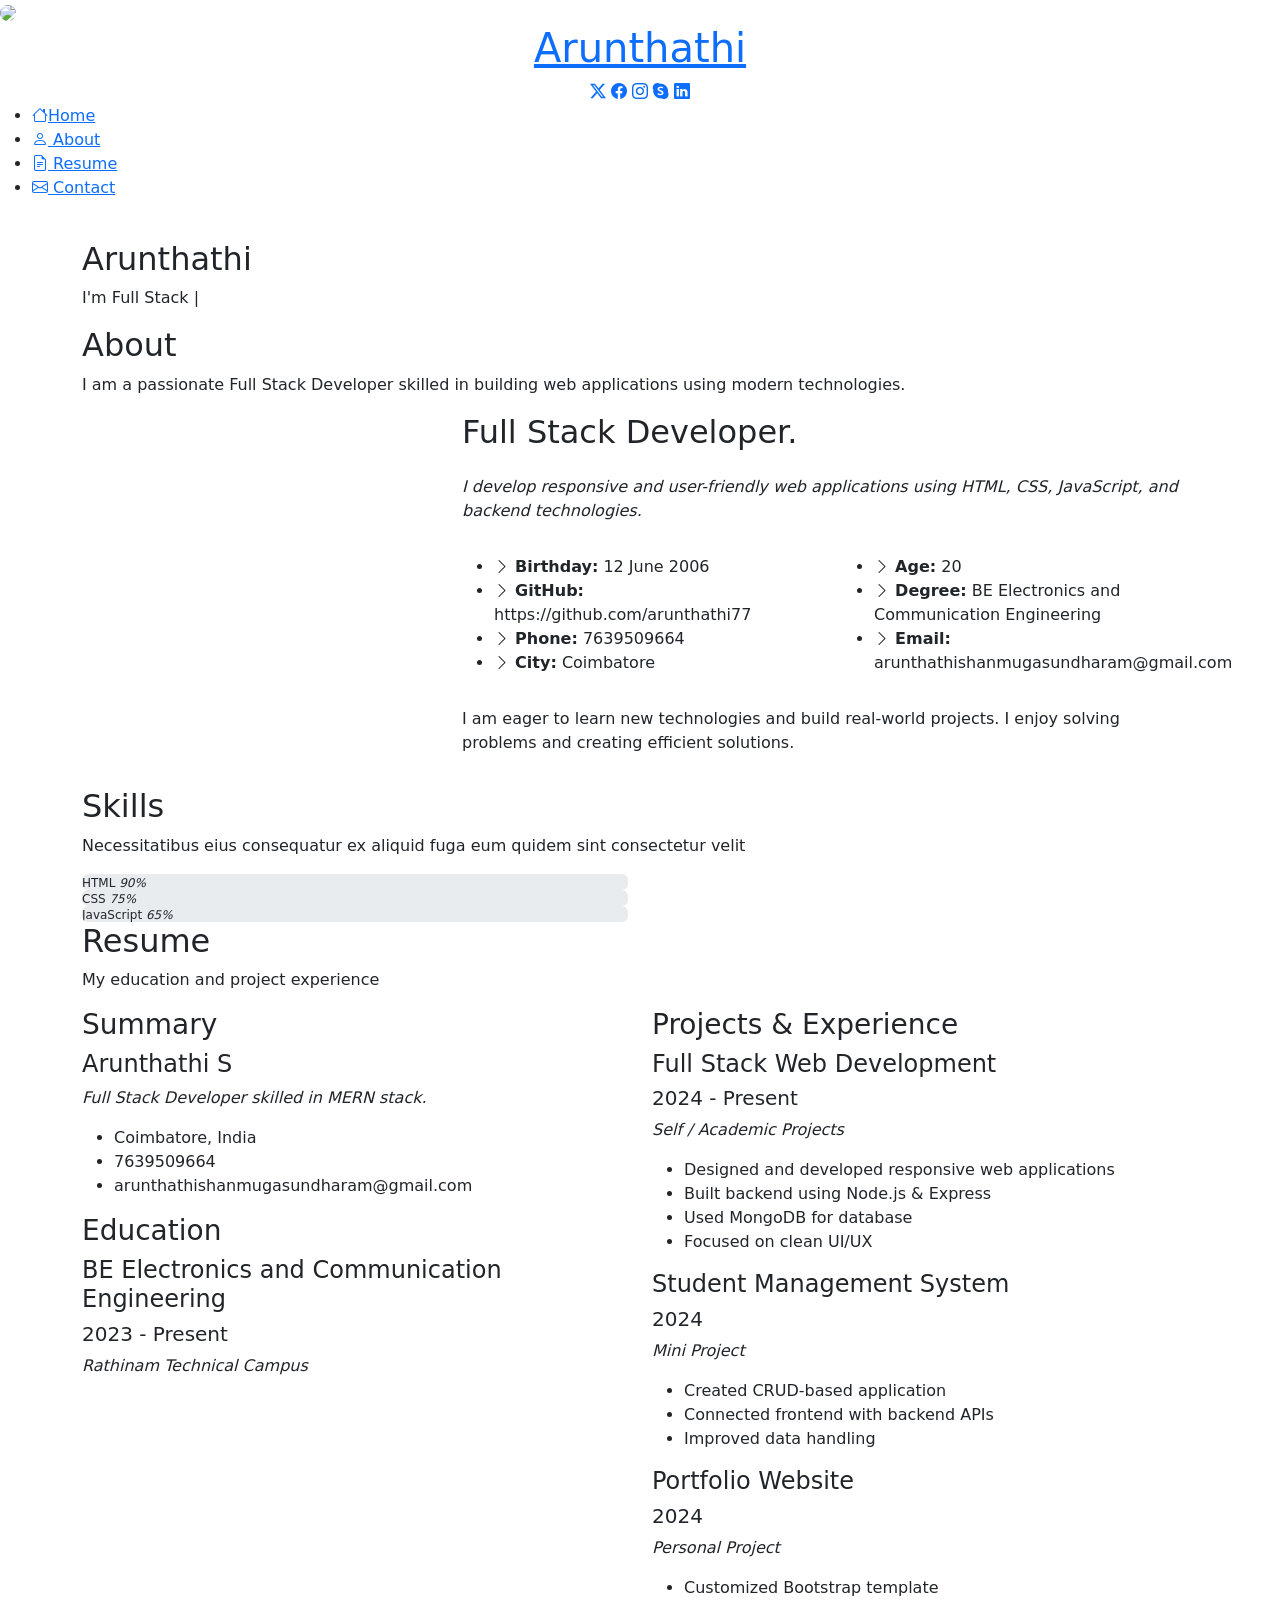
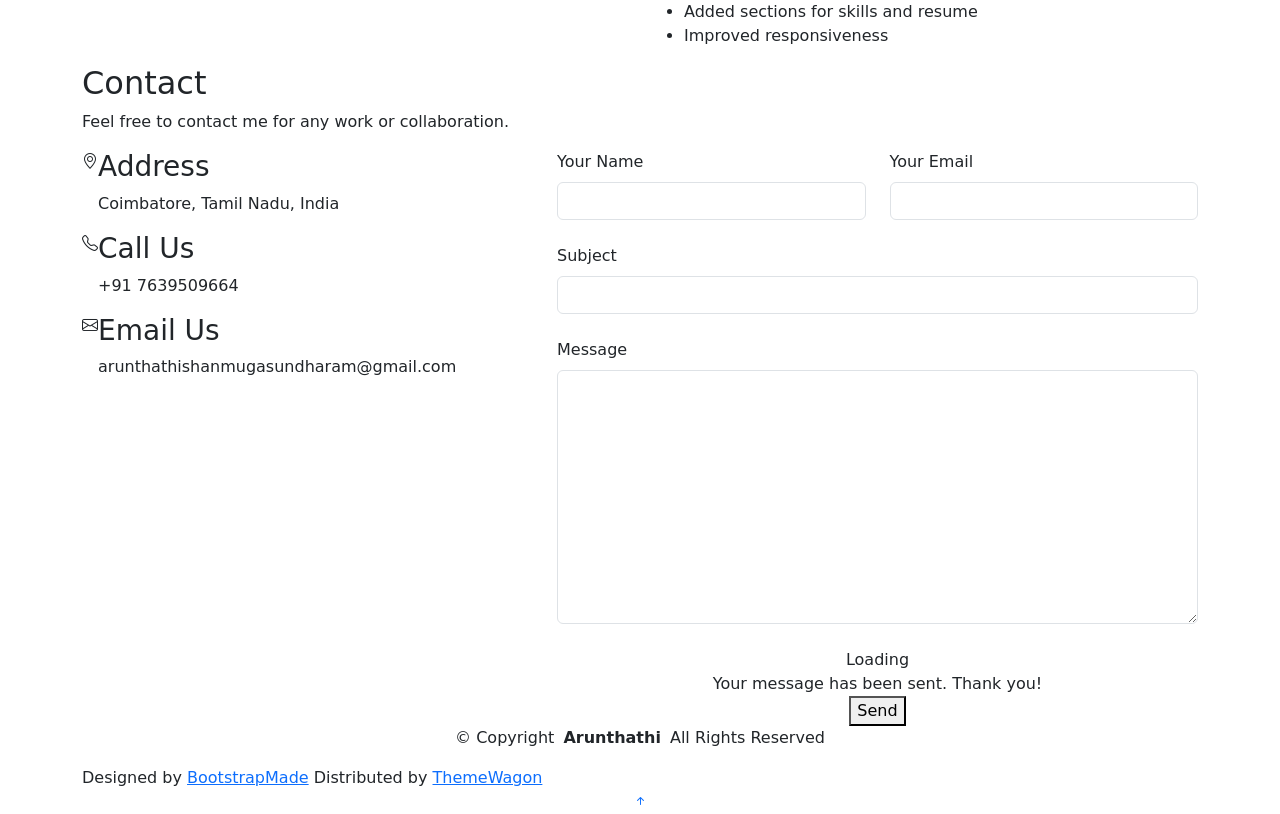
==== index.html @ 90118a91 "modified" ====
<!DOCTYPE html>
<html lang="en">

<head>
  <meta charset="utf-8">
  <meta content="width=device-width, initial-scale=1.0" name="viewport">
  <title>Index - iPortfolio Bootstrap Template</title>
  <meta content="" name="description">
  <meta content="" name="keywords">

  <!-- Favicons -->
  <link href="assets/img/favicon.png" rel="icon">
  <link href="assets/img/apple-touch-icon.png" rel="apple-touch-icon">

  <!-- Fonts -->
  <link href="https://fonts.googleapis.com" rel="preconnect">
  <link href="https://fonts.gstatic.com" rel="preconnect" crossorigin>
  <link href="https://fonts.googleapis.com/css2?family=Roboto:ital,wght@0,100;0,300;0,400;0,500;0,700;0,900;1,100;1,300;1,400;1,500;1,700;1,900&family=Poppins:ital,wght@0,100;0,200;0,300;0,400;0,500;0,600;0,700;0,800;0,900;1,100;1,200;1,300;1,400;1,500;1,600;1,700;1,800;1,900&family=Raleway:ital,wght@0,100;0,200;0,300;0,400;0,500;0,600;0,700;0,800;0,900;1,100;1,200;1,300;1,400;1,500;1,600;1,700;1,800;1,900&display=swap" rel="stylesheet">

  <!-- Vendor CSS Files -->
  <link href="assets/vendor/bootstrap/css/bootstrap.min.css" rel="stylesheet">
  <link href="assets/vendor/bootstrap-icons/bootstrap-icons.css" rel="stylesheet">
  <link href="assets/vendor/aos/aos.css" rel="stylesheet">
  <link href="assets/vendor/glightbox/css/glightbox.min.css" rel="stylesheet">
  <link href="assets/vendor/swiper/swiper-bundle.min.css" rel="stylesheet">

  <!-- Main CSS File -->
  <link href="assets/css/main.css" rel="stylesheet">

  <!-- =======================================================
  * Template Name: iPortfolio
  * Template URL: https://bootstrapmade.com/iportfolio-bootstrap-portfolio-websites-template/
  * Updated: Jun 29 2024 with Bootstrap v5.3.3
  * Author: BootstrapMade.com
  * License: https://bootstrapmade.com/license/
  ======================================================== -->
</head>

<body class="index-page">

  <header id="header" class="header dark-background d-flex flex-column">
    <i class="header-toggle d-xl-none bi bi-list"></i>

    <div class="profile-img">
      <img src="assets/img/yourphoto.jpg" class="img-fluid rounded-circle">
    </div>

    <a href="index.html" class="logo d-flex align-items-center justify-content-center">
      <!-- Uncomment the line below if you also wish to use an image logo -->
      <!-- <img src="assets/img/logo.png" alt=""> -->
      <h1 class="sitename">Arunthathi </h1>
    </a>

    <div class="social-links text-center">
      <a href="#" class="twitter"><i class="bi bi-twitter-x"></i></a>
      <a href="#" class="facebook"><i class="bi bi-facebook"></i></a>
      <a href="#" class="instagram"><i class="bi bi-instagram"></i></a>
      <a href="#" class="google-plus"><i class="bi bi-skype"></i></a>
      <a href="#" class="linkedin"><i class="bi bi-linkedin"></i></a>
    </div>

    <nav id="navmenu" class="navmenu">
      <ul>
        <li><a href="#hero" class="active"><i class="bi bi-house navicon"></i>Home</a></li>
        <li><a href="#about"><i class="bi bi-person navicon"></i> About</a></li>
        <li><a href="#resume"><i class="bi bi-file-earmark-text navicon"></i> Resume</a></li>

        <li><a href="#contact"><i class="bi bi-envelope navicon"></i> Contact</a></li>
      </ul>
    </nav>

  </header>

  <main class="main">

    <!-- Hero Section -->
    <section id="hero" class="hero section dark-background">

      <img src="assets/img/bg.jpg" alt="" data-aos="fade-in">
      <div class="container" data-aos="fade-up" data-aos-delay="100">
        <h2>Arunthathi</h2>
        <p>I'm <span class="typed" data-typed-items="Full Stack Developer">Designer</span><span class="typed-cursor typed-cursor--blink" aria-hidden="true"></span><span class="typed-cursor typed-cursor--blink" aria-hidden="true"></span></p>
      </div>

    </section><!-- /Hero Section -->

    <!-- About Section -->
    <section id="about" class="about section">

      <!-- Section Title -->
      <div class="container section-title" data-aos="fade-up">
        <h2>About</h2>
        <p>I am a passionate Full Stack Developer skilled in building web applications using modern technologies.</p>
      </div><!-- End Section Title -->

      <div class="container" data-aos="fade-up" data-aos-delay="100">

        <div class="row gy-4 justify-content-center">
          <div class="col-lg-4">
            <img src="assets/img/yourphoto.jpg" class="img-fluid" alt="">
          </div>
          <div class="col-lg-8 content">
            <h2>Full Stack Developer.</h2>
            <p class="fst-italic py-3">
              I develop responsive and user-friendly web applications using HTML, CSS, JavaScript, and backend technologies.
            </p>
            <div class="row">
              <div class="col-lg-6">
                <ul>
                  <li><i class="bi bi-chevron-right"></i> <strong>Birthday:</strong> <span>12 June 2006</span></li>
                  <li><i class="bi bi-chevron-right"></i> <strong>GitHub:</strong> <span>https://github.com/arunthathi77</span></li>
                  <li><i class="bi bi-chevron-right"></i> <strong>Phone:</strong> <span>7639509664</span></li>
                  <li><i class="bi bi-chevron-right"></i> <strong>City:</strong> <span>Coimbatore</span></li>
                </ul>
              </div>
              <div class="col-lg-6">
                <ul>
                  <li><i class="bi bi-chevron-right"></i> <strong>Age:</strong> <span>20</span></li>
                  <li><i class="bi bi-chevron-right"></i> <strong>Degree:</strong> <span>BE Electronics and Communication Engineering</span></li>
                  <li><i class="bi bi-chevron-right"></i> <strong>Email:</strong> <span>arunthathishanmugasundharam@gmail.com</span></li>
  
                </ul>
              </div>
            </div>
            <p class="py-3">
               I am eager to learn new technologies and build real-world projects. I enjoy solving problems and creating efficient solutions.
            </p>
          </div>
        </div>

      </div>

    </section><!-- /About Section -->

    <!-- Skills Section -->
    <section id="skills" class="skills section light-background">

      <!-- Section Title -->
      <div class="container section-title" data-aos="fade-up">
        <h2>Skills</h2>
        <p>Necessitatibus eius consequatur ex aliquid fuga eum quidem sint consectetur velit</p>
      </div><!-- End Section Title -->

      <div class="container" data-aos="fade-up" data-aos-delay="100">

        <div class="row skills-content skills-animation">

          <div class="col-lg-6">

            <div class="progress">
              <span class="skill"><span>HTML</span> <i class="val">90%</i></span>
              <div class="progress-bar-wrap">
                <div class="progress-bar" role="progressbar" aria-valuenow="100" aria-valuemin="0" aria-valuemax="100"></div>
              </div>
            </div><!-- End Skills Item -->

            <div class="progress">
              <span class="skill"><span>CSS</span> <i class="val">75%</i></span>
              <div class="progress-bar-wrap">
                <div class="progress-bar" role="progressbar" aria-valuenow="90" aria-valuemin="0" aria-valuemax="100"></div>
              </div>
            </div><!-- End Skills Item -->

            <div class="progress">
              <span class="skill"><span>JavaScript</span> <i class="val">65%</i></span>
              <div class="progress-bar-wrap">
                <div class="progress-bar" role="progressbar" aria-valuenow="75" aria-valuemin="0" aria-valuemax="100"></div>
              </div>
            </div><!-- End Skills Item -->

          </div>

          <div class="col-lg-6">

          </div>

        </div>

      </div>

    </section><!-- /Skills Section -->

<!-- Resume Section -->
<section id="resume" class="resume section">

  <div class="container section-title" data-aos="fade-up">
    <h2>Resume</h2>
    <p>My education and project experience</p>
  </div>

  <!-- Content -->
  <div class="container">
    <div class="row">

      <!-- Left Side -->
      <div class="col-lg-6" data-aos="fade-up">
        <h3 class="resume-title">Summary</h3>

        <div class="resume-item pb-0">
          <h4>Arunthathi S</h4>
          <p><em>Full Stack Developer skilled in MERN stack.</em></p>
          <ul>
            <li>Coimbatore, India</li>
            <li>7639509664</li>
            <li>arunthathishanmugasundharam@gmail.com</li>
          </ul>
        </div>

        <h3 class="resume-title">Education</h3>
        <div class="resume-item">
          <h4>BE Electronics and Communication Engineering</h4>
          <h5>2023 - Present</h5>
          <p><em>Rathinam Technical Campus</em></p>
        </div>
      </div>

      <!-- Right Side -->
      <div class="col-lg-6" data-aos="fade-up" data-aos-delay="200">
        <h3 class="resume-title">Projects & Experience</h3>

        <div class="resume-item">
          <h4>Full Stack Web Development</h4>
          <h5>2024 - Present</h5>
          <p><em>Self / Academic Projects</em></p>
          <ul>
            <li>Designed and developed responsive web applications</li>
            <li>Built backend using Node.js & Express</li>
            <li>Used MongoDB for database</li>
            <li>Focused on clean UI/UX</li>
          </ul>
        </div>

        <div class="resume-item">
          <h4>Student Management System</h4>
          <h5>2024</h5>
          <p><em>Mini Project</em></p>
          <ul>
            <li>Created CRUD-based application</li>
            <li>Connected frontend with backend APIs</li>
            <li>Improved data handling</li>
          </ul>
        </div>

        <div class="resume-item">
          <h4>Portfolio Website</h4>
          <h5>2024</h5>
          <p><em>Personal Project</em></p>
          <ul>
            <li>Customized Bootstrap template</li>
            <li>Added sections for skills and resume</li>
            <li>Improved responsiveness</li>
          </ul>
        </div>

      </div>

    </div>
  </div>

</section>
    <!-- Services Section -->

    <!-- Contact Section -->
    <section id="contact" class="contact section">

      <!-- Section Title -->
      <div class="container section-title" data-aos="fade-up">
        <h2>Contact</h2>
        <p>Feel free to contact me for any work or collaboration.</p>
      </div><!-- End Section Title -->

      <div class="container" data-aos="fade-up" data-aos-delay="100">

        <div class="row gy-4">

          <div class="col-lg-5">

            <div class="info-wrap">
              <div class="info-item d-flex" data-aos="fade-up" data-aos-delay="200">
                <i class="bi bi-geo-alt flex-shrink-0"></i>
                <div>
                  <h3>Address</h3>
                  <p>Coimbatore, Tamil Nadu, India</p>
                </div>
              </div><!-- End Info Item -->

              <div class="info-item d-flex" data-aos="fade-up" data-aos-delay="300">
                <i class="bi bi-telephone flex-shrink-0"></i>
                <div>
                  <h3>Call Us</h3>
                  <p>+91 7639509664</p>
                </div>
              </div><!-- End Info Item -->

              <div class="info-item d-flex" data-aos="fade-up" data-aos-delay="400">
                <i class="bi bi-envelope flex-shrink-0"></i>
                <div>
                  <h3>Email Us</h3>
                  <p>arunthathishanmugasundharam@gmail.com</p>
                </div>
              </div><!-- End Info Item -->

            </div>
          </div>

          <div class="col-lg-7">
            <form action="#" method="post" class="php-email-form" data-aos="fade-up" data-aos-delay="200">
              <div class="row gy-4">

                <div class="col-md-6">
                  <label for="name-field" class="pb-2">Your Name</label>
                  <input type="text" name="name" id="name-field" class="form-control" required="">
                </div>

                <div class="col-md-6">
                  <label for="email-field" class="pb-2">Your Email</label>
                  <input type="email" class="form-control" name="email" id="email-field" required="">
                </div>

                <div class="col-md-12">
                  <label for="subject-field" class="pb-2">Subject</label>
                  <input type="text" class="form-control" name="subject" id="subject-field" required="">
                </div>

                <div class="col-md-12">
                  <label for="message-field" class="pb-2">Message</label>
                  <textarea class="form-control" name="message" rows="10" id="message-field" required=""></textarea>
                </div>

                <div class="col-md-12 text-center">
                  <div class="loading">Loading</div>
                  <div class="error-message"></div>
                  <div class="sent-message">Your message has been sent. Thank you!</div>

                  <button type="submit">Send</button>
                </div>

              </div>
            </form>
          </div><!-- End Contact Form -->

        </div>

      </div>

    </section><!-- /Contact Section -->

  </main>

  <footer id="footer" class="footer position-relative light-background">

    <div class="container">
      <div class="copyright text-center ">
        <p>© <span>Copyright</span> <strong class="px-1 sitename">Arunthathi</strong> <span>All Rights Reserved</span></p>
      </div>
      <div class="credits">
        <!-- All the links in the footer should remain intact. -->
        <!-- You can delete the links only if you've purchased the pro version. -->
        <!-- Licensing information: https://bootstrapmade.com/license/ -->
        <!-- Purchase the pro version with working PHP/AJAX contact form: [buy-url] -->
        Designed by <a href="https://bootstrapmade.com/">BootstrapMade</a> Distributed by <a href="https://themewagon.com">ThemeWagon</a>
      </div>
    </div>

  </footer>

  <!-- Scroll Top -->
  <a href="#" id="scroll-top" class="scroll-top d-flex align-items-center justify-content-center"><i class="bi bi-arrow-up-short"></i></a>

  <!-- Preloader -->
  <div id="preloader"></div>

  <!-- Vendor JS Files -->
  <script src="assets/vendor/bootstrap/js/bootstrap.bundle.min.js"></script>
  <script src="assets/vendor/php-email-form/validate.js"></script>
  <script src="assets/vendor/aos/aos.js"></script>
  <script src="assets/vendor/typed.js/typed.umd.js"></script>
  <script src="assets/vendor/waypoints/noframework.waypoints.js"></script>
  <script src="assets/vendor/glightbox/js/glightbox.min.js"></script>
  <script src="assets/vendor/imagesloaded/imagesloaded.pkgd.min.js"></script>

  <!-- Main JS File -->
  <script src="assets/js/main.js"></script>

</body>

</html>
---- assets/css/main.css ----
/**
* Template Name: iPortfolio
* Template URL: https://bootstrapmade.com/iportfolio-bootstrap-portfolio-websites-template/
* Updated: Jun 29 2024 with Bootstrap v5.3.3
* Author: BootstrapMade.com
* License: https://bootstrapmade.com/license/
*/

/*--------------------------------------------------------------
# Font & Color Variables
# Help: https://bootstrapmade.com/color-system/
--------------------------------------------------------------*/
/* Fonts */
:root {
  --default-font: "Roboto",  system-ui, -apple-system, "Segoe UI", Roboto, "Helvetica Neue", Arial, "Noto Sans", "Liberation Sans", sans-serif, "Apple Color Emoji", "Segoe UI Emoji", "Segoe UI Symbol", "Noto Color Emoji";
  --heading-font: "Raleway",  sans-serif;
  --nav-font: "Poppins",  sans-serif;
}

/* Global Colors - The following color variables are used throughout the website. Updating them here will change the color scheme of the entire website */
:root { 
  --background-color: #ffffff; /* Background color for the entire website, including individual sections */
  --default-color: #272829; /* Default color used for the majority of the text content across the entire website */
  --heading-color: #050d18; /* Color for headings, subheadings and title throughout the website */
  --accent-color: #149ddd; /* Accent color that represents your brand on the website. It's used for buttons, links, and other elements that need to stand out */
  --surface-color: #ffffff; /* The surface color is used as a background of boxed elements within sections, such as cards, icon boxes, or other elements that require a visual separation from the global background. */
  --contrast-color: #ffffff; /* Contrast color for text, ensuring readability against backgrounds of accent, heading, or default colors. */
}

/* Nav Menu Colors - The following color variables are used specifically for the navigation menu. They are separate from the global colors to allow for more customization options */
:root {
  --nav-color: #a8a9b4;  /* The default color of the main navmenu links */
  --nav-hover-color: #ffffff; /* Applied to main navmenu links when they are hovered over or active */
  --nav-mobile-background-color: #040b14; /* Used as the background color for mobile navigation menu */
  --nav-dropdown-background-color: #040b14; /* Used as the background color for dropdown items that appear when hovering over primary navigation items */
  --nav-dropdown-color: #a8a9b4; /* Used for navigation links of the dropdown items in the navigation menu. */
  --nav-dropdown-hover-color: #ffffff; /* Similar to --nav-hover-color, this color is applied to dropdown navigation links when they are hovered over. */
}

/* Color Presets - These classes override global colors when applied to any section or element, providing reuse of the sam color scheme. */

.light-background {
  --background-color: #f4fafd;
  --surface-color: #ffffff;
}

.dark-background {
  --background-color: #040b14;
  --default-color: #ffffff;
  --heading-color: #ffffff;
  --surface-color: #151f2b;
  --contrast-color: #ffffff;
}

/* Smooth scroll */
:root {
  scroll-behavior: smooth;
}

/*--------------------------------------------------------------
# General Styling & Shared Classes
--------------------------------------------------------------*/
body {
  color: var(--default-color);
  background-color: var(--background-color);
  font-family: var(--default-font);
}

a {
  color: var(--accent-color);
  text-decoration: none;
  transition: 0.3s;
}

a:hover {
  color: color-mix(in srgb, var(--accent-color), transparent 25%);
  text-decoration: none;
}

h1,
h2,
h3,
h4,
h5,
h6 {
  color: var(--heading-color);
  font-family: var(--heading-font);
}

/* PHP Email Form Messages
------------------------------*/
.php-email-form .error-message {
  display: none;
  background: #df1529;
  color: #ffffff;
  text-align: left;
  padding: 15px;
  margin-bottom: 24px;
  font-weight: 600;
}

.php-email-form .sent-message {
  display: none;
  color: #ffffff;
  background: #059652;
  text-align: center;
  padding: 15px;
  margin-bottom: 24px;
  font-weight: 600;
}

.php-email-form .loading {
  display: none;
  background: var(--surface-color);
  text-align: center;
  padding: 15px;
  margin-bottom: 24px;
}

.php-email-form .loading:before {
  content: "";
  display: inline-block;
  border-radius: 50%;
  width: 24px;
  height: 24px;
  margin: 0 10px -6px 0;
  border: 3px solid var(--accent-color);
  border-top-color: var(--surface-color);
  animation: php-email-form-loading 1s linear infinite;
}

@keyframes php-email-form-loading {
  0% {
    transform: rotate(0deg);
  }

  100% {
    transform: rotate(360deg);
  }
}

/*--------------------------------------------------------------
# Global Header
--------------------------------------------------------------*/
.header {
  color: var(--default-color);
  background-color: var(--background-color);
  position: fixed;
  top: 0;
  left: 0;
  bottom: 0;
  padding: 0 15px;
  width: 300px;
  transition: all ease-in-out 0.3s;
  overflow-y: auto;
  z-index: 997;
  border-right: 1px solid color-mix(in srgb, var(--default-color), transparent 90%);
}

.header .profile-img img {
  margin: 15px auto;
  display: block;
  width: 120px;
  border: 8px solid color-mix(in srgb, var(--default-color), transparent 85%);
}

.header .logo {
  line-height: 1;
  margin-bottom: 15px;
}

.header .logo img {
  max-height: 32px;
  margin-right: 8px;
}

.header .logo h1 {
  font-size: 24px;
  margin: 0;
  font-weight: 700;
  color: var(--heading-color);
}

.header .social-links {
  margin: 0 0 20px 0;
}

.header .social-links a {
  font-size: 16px;
  display: inline-flex;
  align-items: center;
  justify-content: center;
  background: color-mix(in srgb, var(--default-color), transparent 90%);
  color: var(--default-color);
  margin: 0 2px;
  border-radius: 50%;
  text-align: center;
  width: 40px;
  height: 40px;
  transition: 0.3s;
}

.header .social-links a:hover {
  color: var(--contrast-color);
  background: var(--accent-color);
}

@media (min-width: 1200px) {

  .header~main,
  .header~#footer {
    margin-left: 300px;
  }
}

@media (max-width: 1199px) {
  .header {
    left: -100%;
  }
}

.header.header-show {
  left: 0;
}

.header .header-toggle {
  color: var(--contrast-color);
  background-color: var(--accent-color);
  font-size: 22px;
  display: flex;
  align-items: center;
  justify-content: center;
  width: 40px;
  height: 40px;
  border-radius: 50%;
  cursor: pointer;
  position: fixed;
  top: 15px;
  right: 15px;
  z-index: 9999;
  transition: background-color 0.3s;
}

.header .header-toggle:hover {
  color: var(--contrast-color);
  background-color: color-mix(in srgb, var(--accent-color) 90%, white 15%);
}

/*--------------------------------------------------------------
# Navigation Menu
--------------------------------------------------------------*/
.mobile-nav-toggle {
  display: none;
}

.navmenu {
  padding: 0;
  z-index: 9997;
}

.navmenu ul {
  list-style: none;
  padding: 0 0 20px 0;
  margin: 0;
}

.navmenu a,
.navmenu a:focus {
  color: var(--nav-color);
  padding: 15px 10px;
  font-family: var(--nav-font);
  font-size: 16px;
  font-weight: 400;
  display: flex;
  align-items: center;
  white-space: nowrap;
  transition: 0.3s;
  width: 100%;
}

.navmenu a .navicon,
.navmenu a:focus .navicon {
  font-size: 20px;
  margin-right: 10px;
}

.navmenu a .toggle-dropdown,
.navmenu a:focus .toggle-dropdown {
  font-size: 12px;
  line-height: 0;
  margin-left: auto;
  width: 30px;
  height: 30px;
  display: flex;
  align-items: center;
  justify-content: center;
  border-radius: 50%;
  transition: 0.3s;
  flex-shrink: 0;
  background-color: color-mix(in srgb, var(--accent-color), transparent 90%);
}

.navmenu a .toggle-dropdown:hover,
.navmenu a:focus .toggle-dropdown:hover {
  background-color: var(--accent-color);
  color: var(--contrast-color);
}

.navmenu a:hover,
.navmenu .active,
.navmenu .active:focus {
  color: var(--nav-hover-color);
}

.navmenu a:hover .navicon,
.navmenu .active .navicon,
.navmenu .active:focus .navicon {
  color: var(--accent-color);
}

.navmenu .active .toggle-dropdown,
.navmenu .active:focus .toggle-dropdown {
  background-color: var(--accent-color);
  color: var(--contrast-color);
  transform: rotate(180deg);
}

.navmenu .dropdown {
  display: block;
}

.navmenu .dropdown a,
.navmenu .dropdown a:focus {
  color: --nav-dropdown-color;
}

.navmenu .dropdown a:hover,
.navmenu .dropdown .active,
.navmenu .dropdown .active:focus {
  color: var(--nav-dropdown-hover-color);
}

.navmenu .dropdown ul {
  position: static;
  display: none;
  z-index: 99;
  padding: 5px 10px;
  margin: 5px 10px;
  background-color: var(--nav-dropdown-background-color);
  border: 1px solid color-mix(in srgb, var(--default-color), transparent 90%);
  box-shadow: none;
  transition: all 0.5s ease-in-out;
}

.navmenu .dropdown ul ul {
  background-color: rgba(33, 37, 41, 0.1);
}

.navmenu .dropdown>.dropdown-active {
  display: block;
  background-color: rgba(33, 37, 41, 0.03);
}

/*--------------------------------------------------------------
# Global Footer
--------------------------------------------------------------*/
.footer {
  color: var(--default-color);
  background-color: var(--background-color);
  font-size: 14px;
  padding: 40px 0;
  position: relative;
  border-top: 1px solid color-mix(in srgb, var(--default-color), transparent 90%);
}

.footer .copyright p {
  margin-bottom: 0;
}

.footer .credits {
  margin-top: 4px;
  font-size: 13px;
  text-align: center;
}

/*--------------------------------------------------------------
# Preloader
--------------------------------------------------------------*/
#preloader {
  position: fixed;
  inset: 0;
  z-index: 999999;
  overflow: hidden;
  background: var(--background-color);
  transition: all 0.6s ease-out;
}

#preloader:before {
  content: "";
  position: fixed;
  top: calc(50% - 30px);
  left: calc(50% - 30px);
  border: 6px solid #ffffff;
  border-color: var(--accent-color) transparent var(--accent-color) transparent;
  border-radius: 50%;
  width: 60px;
  height: 60px;
  animation: animate-preloader 1.5s linear infinite;
}

@keyframes animate-preloader {
  0% {
    transform: rotate(0deg);
  }

  100% {
    transform: rotate(360deg);
  }
}

/*--------------------------------------------------------------
# Scroll Top Button
--------------------------------------------------------------*/
.scroll-top {
  position: fixed;
  visibility: hidden;
  opacity: 0;
  right: 15px;
  bottom: -15px;
  z-index: 99999;
  background-color: var(--accent-color);
  width: 44px;
  height: 44px;
  border-radius: 50px;
  transition: all 0.4s;
}

.scroll-top i {
  font-size: 24px;
  color: var(--contrast-color);
  line-height: 0;
}

.scroll-top:hover {
  background-color: color-mix(in srgb, var(--accent-color), transparent 20%);
  color: var(--contrast-color);
}

.scroll-top.active {
  visibility: visible;
  opacity: 1;
  bottom: 15px;
}

/*--------------------------------------------------------------
# Disable aos animation delay on mobile devices
--------------------------------------------------------------*/
@media screen and (max-width: 768px) {
  [data-aos-delay] {
    transition-delay: 0 !important;
  }
}

/*--------------------------------------------------------------
# Global Page Titles & Breadcrumbs
--------------------------------------------------------------*/
.page-title {
  color: var(--default-color);
  background-color: var(--background-color);
  padding: 25px 0;
  position: relative;
}

.page-title h1 {
  font-size: 24px;
  font-weight: 700;
}

.page-title .breadcrumbs ol {
  display: flex;
  flex-wrap: wrap;
  list-style: none;
  padding: 0;
  margin: 0;
  font-size: 14px;
  font-weight: 400;
}

.page-title .breadcrumbs ol li+li {
  padding-left: 10px;
}

.page-title .breadcrumbs ol li+li::before {
  content: "/";
  display: inline-block;
  padding-right: 10px;
  color: color-mix(in srgb, var(--default-color), transparent 70%);
}

/*--------------------------------------------------------------
# Global Sections
--------------------------------------------------------------*/
section,
.section {
  color: var(--default-color);
  background-color: var(--background-color);
  padding: 60px 0;
  overflow: clip;
}

/*--------------------------------------------------------------
# Global Section Titles
--------------------------------------------------------------*/
.section-title {
  padding-bottom: 60px;
  position: relative;
}

.section-title h2 {
  font-size: 32px;
  font-weight: 700;
  margin-bottom: 20px;
  padding-bottom: 20px;
  position: relative;
}

.section-title h2:after {
  content: "";
  position: absolute;
  display: block;
  width: 50px;
  height: 3px;
  background: var(--accent-color);
  left: 0;
  bottom: 0;
}

.section-title p {
  margin-bottom: 0;
}

/*--------------------------------------------------------------
# Hero Section
--------------------------------------------------------------*/
.hero {
  width: 100%;
  min-height: 100vh;
  position: relative;
  padding: 80px 0;
  display: flex;
  align-items: center;
  justify-content: center;
}

.hero img {
  position: absolute;
  inset: 0;
  display: block;
  width: 100%;
  height: 100%;
  object-fit: cover;
  z-index: 1;
}

.hero:before {
  content: "";
  background: color-mix(in srgb, var(--background-color), transparent 70%);
  position: absolute;
  inset: 0;
  z-index: 2;
}

.hero .container {
  position: relative;
  z-index: 3;
}

.hero h2 {
  margin: 0;
  font-size: 64px;
  font-weight: 700;
}

.hero p {
  margin: 5px 0 0 0;
  font-size: 26px;
}

.hero p span {
  letter-spacing: 1px;
  border-bottom: 2px solid var(--accent-color);
}

.hero .social-links {
  margin-top: 25px;
}

.hero .social-links a {
  font-size: 24px;
  display: inline-block;
  color: color-mix(in srgb, var(--default-color), transparent 50%);
  line-height: 1;
  margin-right: 20px;
  transition: 0.3s;
}

.hero .social-links a:hover {
  color: var(--accent-color);
}

@media (max-width: 768px) {
  .hero h2 {
    font-size: 32px;
  }

  .hero p {
    font-size: 20px;
  }
}

/*--------------------------------------------------------------
# About Section
--------------------------------------------------------------*/
.about .content h2 {
  font-weight: 700;
  font-size: 24px;
}

.about .content ul {
  list-style: none;
  padding: 0;
}

.about .content ul li {
  margin-bottom: 20px;
  display: flex;
  align-items: center;
}

.about .content ul strong {
  margin-right: 10px;
}

.about .content ul i {
  font-size: 16px;
  margin-right: 5px;
  color: var(--accent-color);
  line-height: 0;
}

/*--------------------------------------------------------------
# Stats Section
--------------------------------------------------------------*/
.stats .stats-item {
  padding: 30px;
  width: 100%;
}

.stats .stats-item i {
  color: var(--accent-color);
  display: block;
  font-size: 44px;
  float: left;
  line-height: 0;
}

.stats .stats-item .purecounter {
  color: var(--heading-color);
  font-size: 48px;
  line-height: 40px;
  display: block;
  font-weight: 700;
  margin-left: 60px;
}

.stats .stats-item p {
  color: color-mix(in srgb, var(--default-color), transparent 40%);
  padding: 15px 0 0 0;
  margin: 0 0 0 60px;
  font-family: var(--heading-font);
  font-size: 14px;
}

/*--------------------------------------------------------------
# Skills Section
--------------------------------------------------------------*/
.skills .progress {
  height: 60px;
  display: block;
  background: none;
  border-radius: 0;
}

.skills .progress .skill {
  color: var(--heading-color);
  padding: 0;
  margin: 0 0 6px 0;
  text-transform: uppercase;
  display: block;
  font-weight: 600;
  font-family: var(--heading-font);
}

.skills .progress .skill .val {
  float: right;
  font-style: normal;
}

.skills .progress-bar-wrap {
  background: color-mix(in srgb, var(--default-color), transparent 90%);
  height: 10px;
}

.skills .progress-bar {
  width: 1px;
  height: 10px;
  transition: 0.9s;
  background-color: var(--accent-color);
}

/*--------------------------------------------------------------
# Resume Section
--------------------------------------------------------------*/
.resume .resume-title {
  color: var(--heading-color);
  font-size: 26px;
  font-weight: 700;
  margin-top: 20px;
  margin-bottom: 20px;
}

.resume .resume-item {
  padding: 0 0 20px 20px;
  margin-top: -2px;
  border-left: 2px solid var(--accent-color);
  position: relative;
}

.resume .resume-item h4 {
  line-height: 18px;
  font-size: 18px;
  font-weight: 600;
  text-transform: uppercase;
  color: color-mix(in srgb, var(--default-color), transparent 20%);
  margin-bottom: 10px;
}

.resume .resume-item h5 {
  font-size: 16px;
  padding: 5px 15px;
  display: inline-block;
  font-weight: 600;
  margin-bottom: 10px;
}

.resume .resume-item ul {
  padding-left: 20px;
}

.resume .resume-item ul li {
  padding-bottom: 10px;
}

.resume .resume-item:last-child {
  padding-bottom: 0;
}

.resume .resume-item::before {
  content: "";
  position: absolute;
  width: 16px;
  height: 16px;
  border-radius: 50px;
  left: -9px;
  top: 0;
  background: var(--background-color);
  border: 2px solid var(--accent-color);
}

/*--------------------------------------------------------------
# Portfolio Section
--------------------------------------------------------------*/
.portfolio .portfolio-filters {
  padding: 0;
  margin: 0 auto 20px auto;
  list-style: none;
  text-align: center;
}

.portfolio .portfolio-filters li {
  cursor: pointer;
  display: inline-block;
  padding: 0;
  font-size: 14px;
  font-weight: 400;
  margin: 0 10px;
  line-height: 1;
  text-transform: uppercase;
  margin-bottom: 10px;
  transition: all 0.3s ease-in-out;
}

.portfolio .portfolio-filters li:hover,
.portfolio .portfolio-filters li.filter-active {
  color: var(--accent-color);
}

.portfolio .portfolio-filters li:first-child {
  margin-left: 0;
}

.portfolio .portfolio-filters li:last-child {
  margin-right: 0;
}

@media (max-width: 575px) {
  .portfolio .portfolio-filters li {
    font-size: 14px;
    margin: 0 5px;
  }
}

.portfolio .portfolio-content {
  position: relative;
  overflow: hidden;
}

.portfolio .portfolio-content img {
  transition: 0.3s;
}

.portfolio .portfolio-content .portfolio-info {
  opacity: 0;
  position: absolute;
  inset: 0;
  z-index: 3;
  transition: all ease-in-out 0.3s;
  background: rgba(0, 0, 0, 0.6);
  padding: 15px;
}

.portfolio .portfolio-content .portfolio-info h4 {
  font-size: 14px;
  padding: 5px 10px;
  font-weight: 400;
  color: #ffffff;
  display: inline-block;
  background-color: var(--accent-color);
}

.portfolio .portfolio-content .portfolio-info p {
  position: absolute;
  bottom: 10px;
  text-align: center;
  display: inline-block;
  left: 0;
  right: 0;
  font-size: 16px;
  font-weight: 600;
  color: rgba(255, 255, 255, 0.8);
}

.portfolio .portfolio-content .portfolio-info .preview-link,
.portfolio .portfolio-content .portfolio-info .details-link {
  position: absolute;
  left: calc(50% - 40px);
  font-size: 26px;
  top: calc(50% - 14px);
  color: #fff;
  transition: 0.3s;
  line-height: 1.2;
}

.portfolio .portfolio-content .portfolio-info .preview-link:hover,
.portfolio .portfolio-content .portfolio-info .details-link:hover {
  color: var(--accent-color);
}

.portfolio .portfolio-content .portfolio-info .details-link {
  left: 50%;
  font-size: 34px;
  line-height: 0;
}

.portfolio .portfolio-content:hover .portfolio-info {
  opacity: 1;
}

.portfolio .portfolio-content:hover img {
  transform: scale(1.1);
}

/*--------------------------------------------------------------
# Services Section
--------------------------------------------------------------*/
.services .service-item {
  position: relative;
}

.services .service-item .icon {
  background: var(--accent-color);
  display: flex;
  align-items: center;
  justify-content: center;
  width: 54px;
  height: 54px;
  border-radius: 50%;
  transition: 0.5s;
  border: 1px solid var(--accent-color);
  margin-right: 20px;
}

.services .service-item .icon i {
  color: var(--contrast-color);
  font-size: 24px;
  line-height: 0;
}

.services .service-item:hover .icon {
  background: var(--surface-color);
}

.services .service-item:hover .icon i {
  color: var(--accent-color);
}

.services .service-item .title {
  font-weight: 700;
  margin-bottom: 15px;
  font-size: 18px;
}

.services .service-item .title a {
  color: var(--heading-color);
}

.services .service-item .title a:hover {
  color: var(--accent-color);
}

.services .service-item .description {
  line-height: 24px;
  font-size: 14px;
}

/*--------------------------------------------------------------
# Testimonials Section
--------------------------------------------------------------*/
.testimonials .testimonials-carousel,
.testimonials .testimonials-slider {
  overflow: hidden;
}

.testimonials .testimonial-item {
  box-sizing: content-box;
  text-align: center;
  min-height: 320px;
}

.testimonials .testimonial-item .testimonial-img {
  width: 90px;
  border-radius: 50%;
  margin: 0 auto;
}

.testimonials .testimonial-item h3 {
  font-size: 18px;
  font-weight: bold;
  margin: 10px 0 5px 0;
}

.testimonials .testimonial-item h4 {
  font-size: 14px;
  color: color-mix(in srgb, var(--default-color), transparent 20%);
  margin: 0;
}

.testimonials .testimonial-item .quote-icon-left,
.testimonials .testimonial-item .quote-icon-right {
  color: color-mix(in srgb, var(--accent-color), transparent 40%);
  font-size: 26px;
  line-height: 0;
}

.testimonials .testimonial-item .quote-icon-left {
  display: inline-block;
  left: -5px;
  position: relative;
}

.testimonials .testimonial-item .quote-icon-right {
  display: inline-block;
  right: -5px;
  position: relative;
  top: 10px;
  transform: scale(-1, -1);
}

.testimonials .testimonial-item p {
  font-style: italic;
  margin: 0 15px 15px 15px;
  padding: 20px;
  background-color: var(--surface-color);
  position: relative;
  margin-bottom: 35px;
  border-radius: 6px;
  box-shadow: 0px 2px 15px rgba(0, 0, 0, 0.1);
}

.testimonials .testimonial-item p::after {
  content: "";
  width: 0;
  height: 0;
  border-top: 20px solid var(--surface-color);
  border-right: 20px solid transparent;
  border-left: 20px solid transparent;
  position: absolute;
  bottom: -20px;
  left: calc(50% - 20px);
}

.testimonials .swiper-wrapper {
  height: auto;
}

.testimonials .swiper-pagination {
  margin-top: 40px;
  position: relative;
}

.testimonials .swiper-pagination .swiper-pagination-bullet {
  width: 12px;
  height: 12px;
  background-color: var(--background-color);
  opacity: 1;
  border: 1px solid var(--accent-color);
}

.testimonials .swiper-pagination .swiper-pagination-bullet-active {
  background-color: var(--accent-color);
}

/*--------------------------------------------------------------
# Contact Section
--------------------------------------------------------------*/
.contact .info-wrap {
  background-color: var(--surface-color);
  box-shadow: 0px 0px 20px rgba(0, 0, 0, 0.1);
  padding: 30px;
}

@media (max-width: 575px) {
  .contact .info-wrap {
    padding: 20px;
  }
}

.contact .info-item {
  margin-bottom: 40px;
}

.contact .info-item i {
  font-size: 20px;
  color: var(--accent-color);
  background: color-mix(in srgb, var(--accent-color), transparent 92%);
  width: 44px;
  height: 44px;
  display: flex;
  justify-content: center;
  align-items: center;
  border-radius: 50px;
  transition: all 0.3s ease-in-out;
  margin-right: 15px;
}

.contact .info-item h3 {
  padding: 0;
  font-size: 18px;
  font-weight: 700;
  margin-bottom: 5px;
}

.contact .info-item p {
  padding: 0;
  margin-bottom: 0;
  font-size: 14px;
}

.contact .info-item:hover i {
  background: var(--accent-color);
  color: var(--contrast-color);
}

.contact .php-email-form {
  background-color: var(--surface-color);
  height: 100%;
  padding: 30px;
  box-shadow: 0px 0px 20px rgba(0, 0, 0, 0.1);
}

@media (max-width: 575px) {
  .contact .php-email-form {
    padding: 20px;
  }
}

.contact .php-email-form input[type=text],
.contact .php-email-form input[type=email],
.contact .php-email-form textarea {
  font-size: 14px;
  padding: 10px 15px;
  box-shadow: none;
  border-radius: 0;
  color: var(--default-color);
  background-color: var(--surface-color);
  border-color: color-mix(in srgb, var(--default-color), transparent 80%);
}

.contact .php-email-form input[type=text]:focus,
.contact .php-email-form input[type=email]:focus,
.contact .php-email-form textarea:focus {
  border-color: var(--accent-color);
}

.contact .php-email-form input[type=text]::placeholder,
.contact .php-email-form input[type=email]::placeholder,
.contact .php-email-form textarea::placeholder {
  color: color-mix(in srgb, var(--default-color), transparent 70%);
}

.contact .php-email-form button[type=submit] {
  color: var(--contrast-color);
  background: var(--accent-color);
  border: 0;
  padding: 10px 30px;
  transition: 0.4s;
  border-radius: 50px;
}

.contact .php-email-form button[type=submit]:hover {
  background: color-mix(in srgb, var(--accent-color), transparent 25%);
}

/*--------------------------------------------------------------
# Portfolio Details Section
--------------------------------------------------------------*/
.portfolio-details .portfolio-details-slider img {
  width: 100%;
}

.portfolio-details .portfolio-details-slider .swiper-pagination {
  margin-top: 20px;
  position: relative;
}

.portfolio-details .portfolio-details-slider .swiper-pagination .swiper-pagination-bullet {
  width: 12px;
  height: 12px;
  background-color: color-mix(in srgb, var(--default-color), transparent 85%);
  opacity: 1;
}

.portfolio-details .portfolio-details-slider .swiper-pagination .swiper-pagination-bullet-active {
  background-color: var(--accent-color);
}

.portfolio-details .portfolio-info {
  padding: 30px;
  box-shadow: 0px 0 30px rgba(0, 0, 0, 0.1);
}

.portfolio-details .portfolio-info h3 {
  font-size: 22px;
  font-weight: 700;
  margin-bottom: 20px;
  padding-bottom: 20px;
  border-bottom: 1px solid color-mix(in srgb, var(--default-color), transparent 85%);
}

.portfolio-details .portfolio-info ul {
  list-style: none;
  padding: 0;
  font-size: 15px;
}

.portfolio-details .portfolio-info ul li+li {
  margin-top: 10px;
}

.portfolio-details .portfolio-description {
  padding-top: 30px;
}

.portfolio-details .portfolio-description h2 {
  font-size: 26px;
  font-weight: 700;
  margin-bottom: 20px;
}

.portfolio-details .portfolio-description p {
  padding: 0;
  color: color-mix(in srgb, var(--default-color), transparent 30%);
}

/*--------------------------------------------------------------
# Service Details Section
--------------------------------------------------------------*/
.service-details .services-list {
  padding: 10px 30px;
  border: 1px solid color-mix(in srgb, var(--default-color), transparent 90%);
  margin-bottom: 20px;
}

.service-details .services-list a {
  display: block;
  line-height: 1;
  padding: 8px 0 8px 15px;
  border-left: 3px solid color-mix(in srgb, var(--default-color), transparent 70%);
  margin: 20px 0;
  color: color-mix(in srgb, var(--default-color), transparent 20%);
  transition: 0.3s;
}

.service-details .services-list a.active {
  color: var(--heading-color);
  font-weight: 700;
  border-color: var(--accent-color);
}

.service-details .services-list a:hover {
  border-color: var(--accent-color);
}

.service-details .services-img {
  margin-bottom: 20px;
}

.service-details h3 {
  font-size: 26px;
  font-weight: 700;
}

.service-details h4 {
  font-size: 20px;
  font-weight: 700;
}

.service-details p {
  font-size: 15px;
}

.service-details ul {
  list-style: none;
  padding: 0;
  font-size: 15px;
}

.service-details ul li {
  padding: 5px 0;
  display: flex;
  align-items: center;
}

.service-details ul i {
  font-size: 20px;
  margin-right: 8px;
  color: var(--accent-color);
}

/*--------------------------------------------------------------
# Starter Section Section
--------------------------------------------------------------*/
.starter-section {
  /* Add your styles here */
}
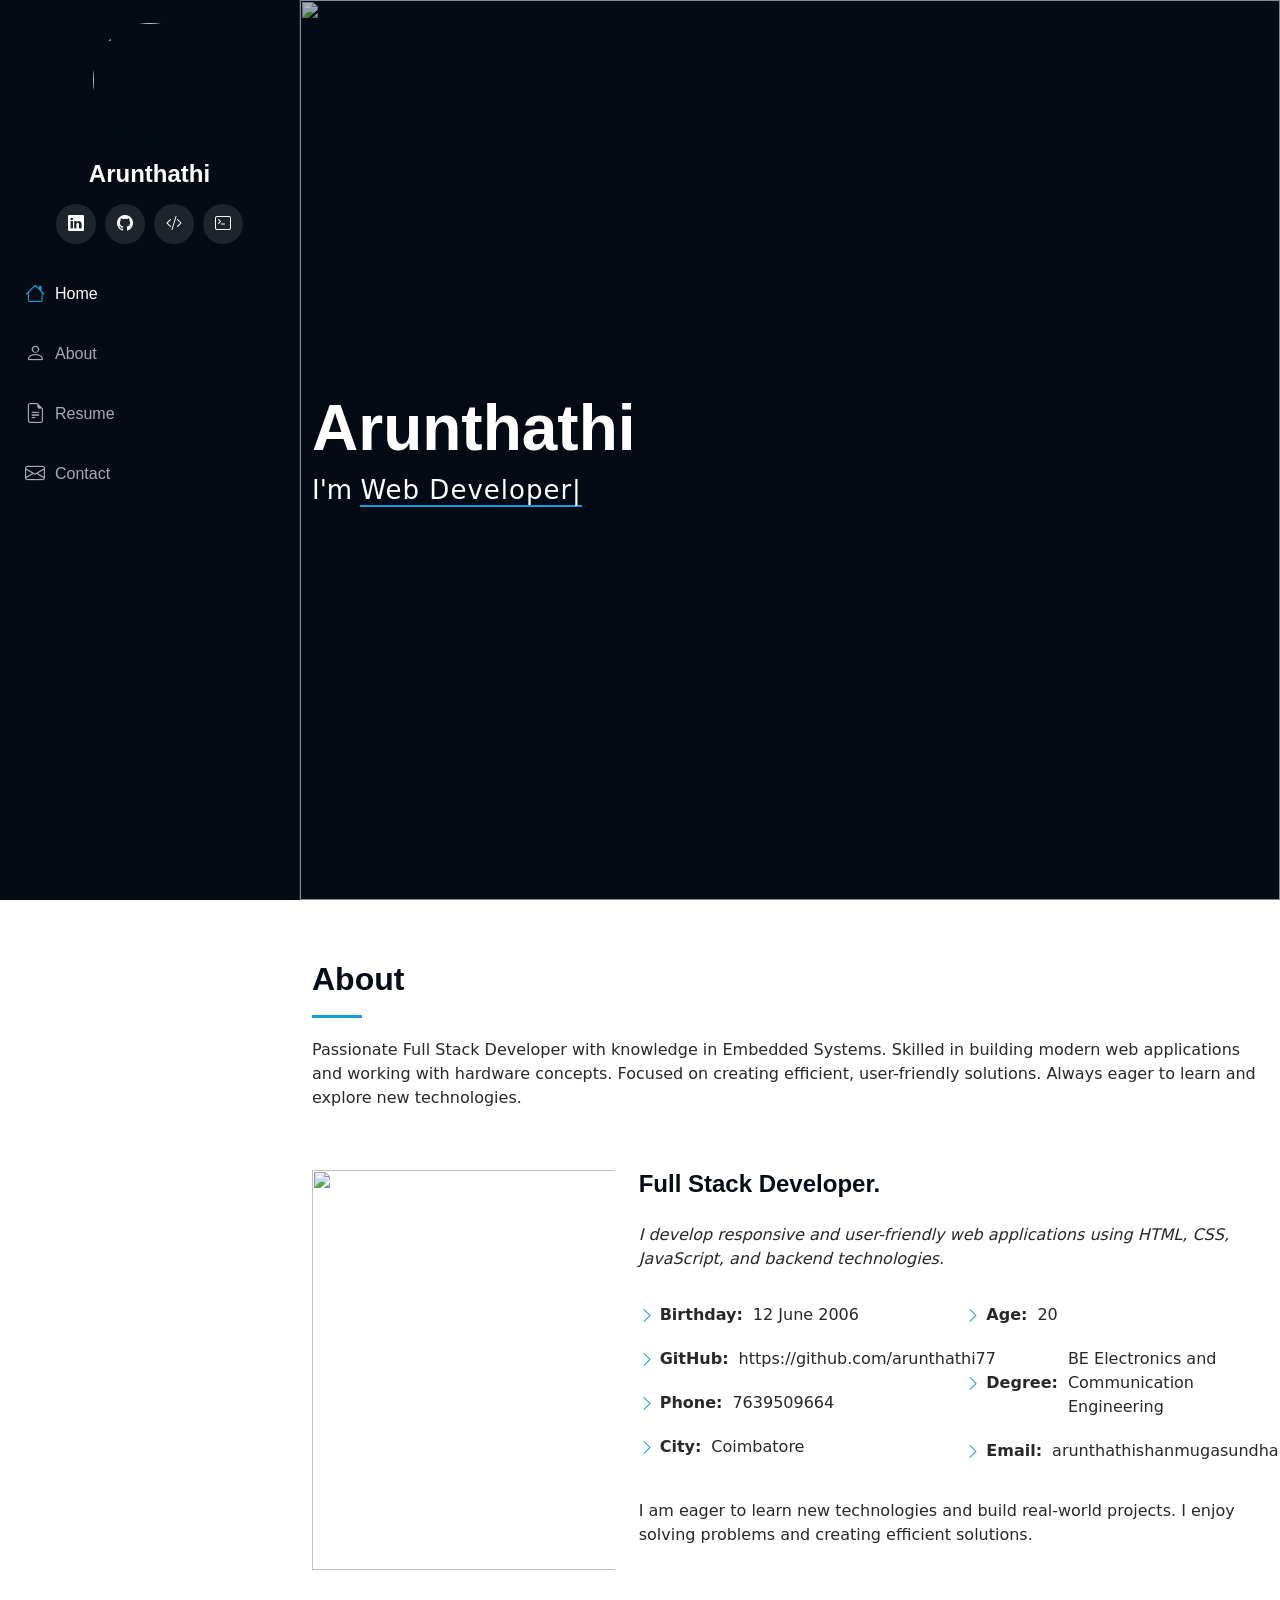
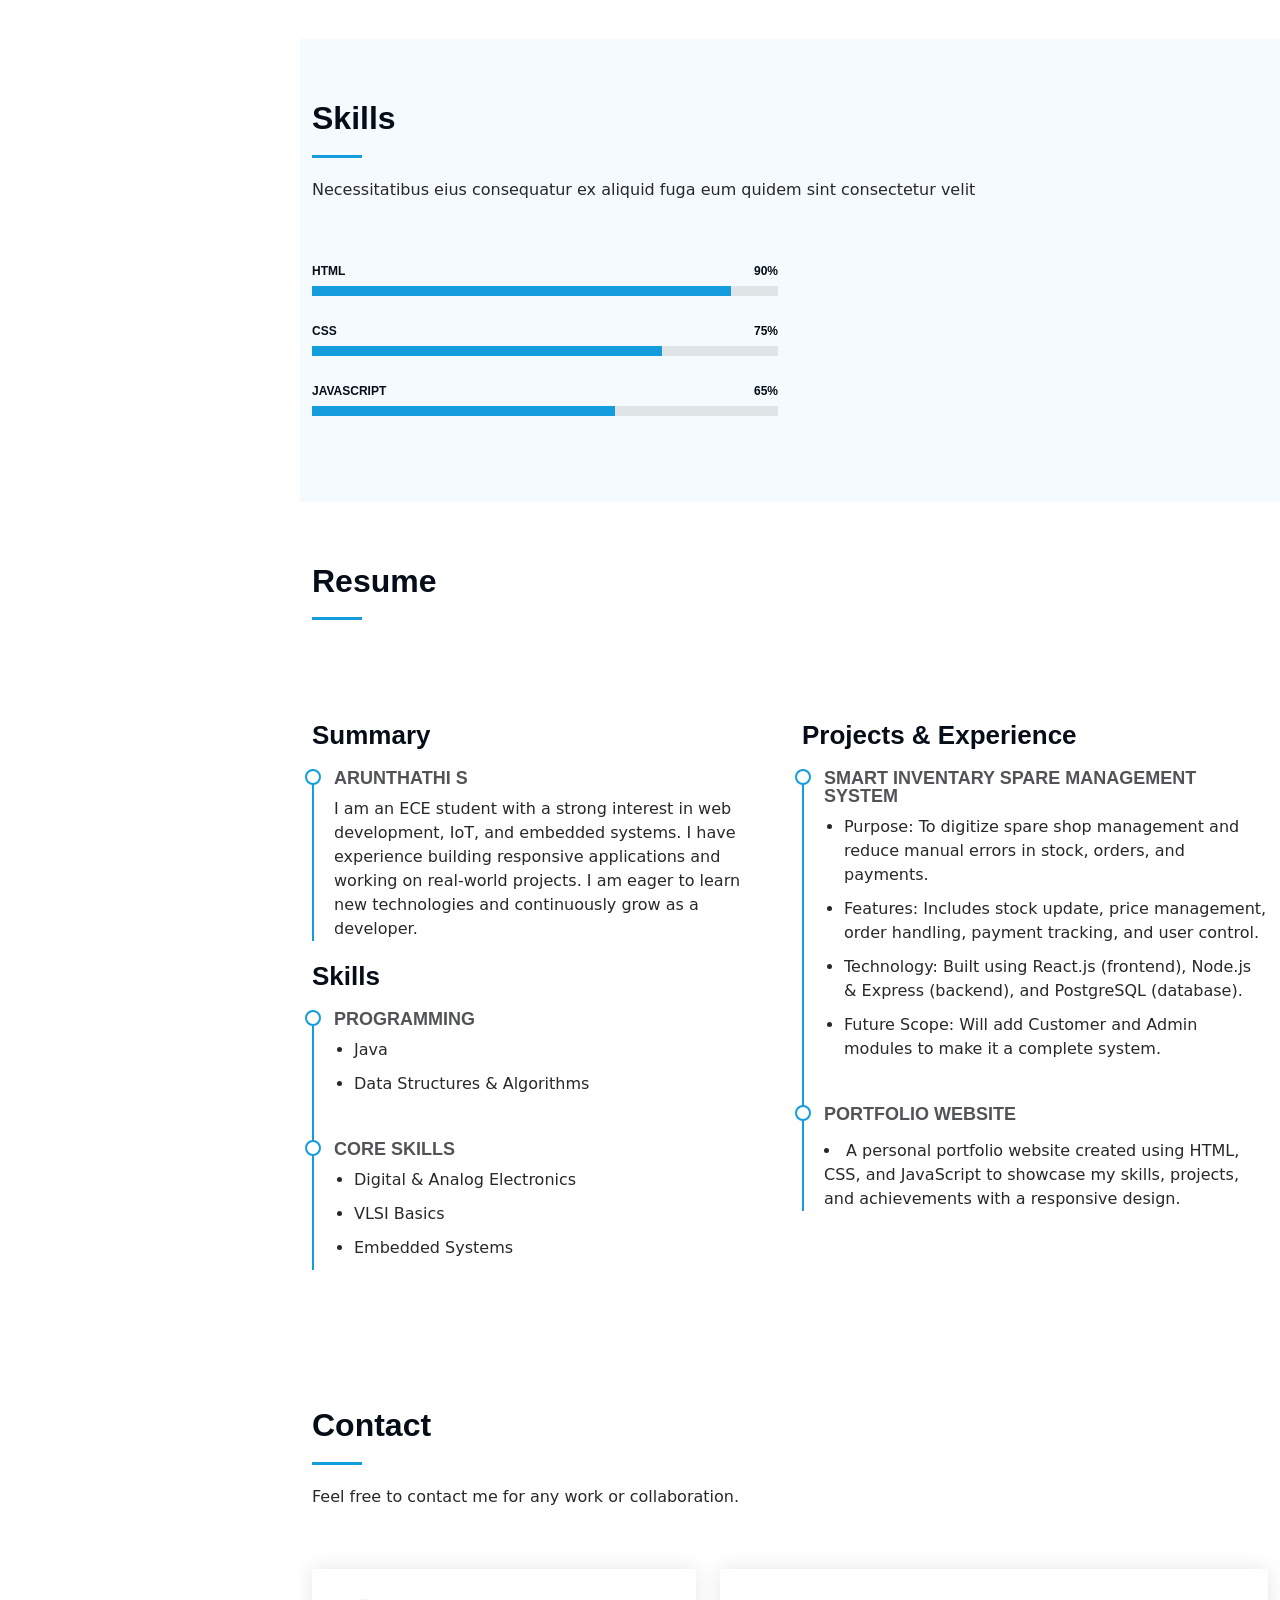
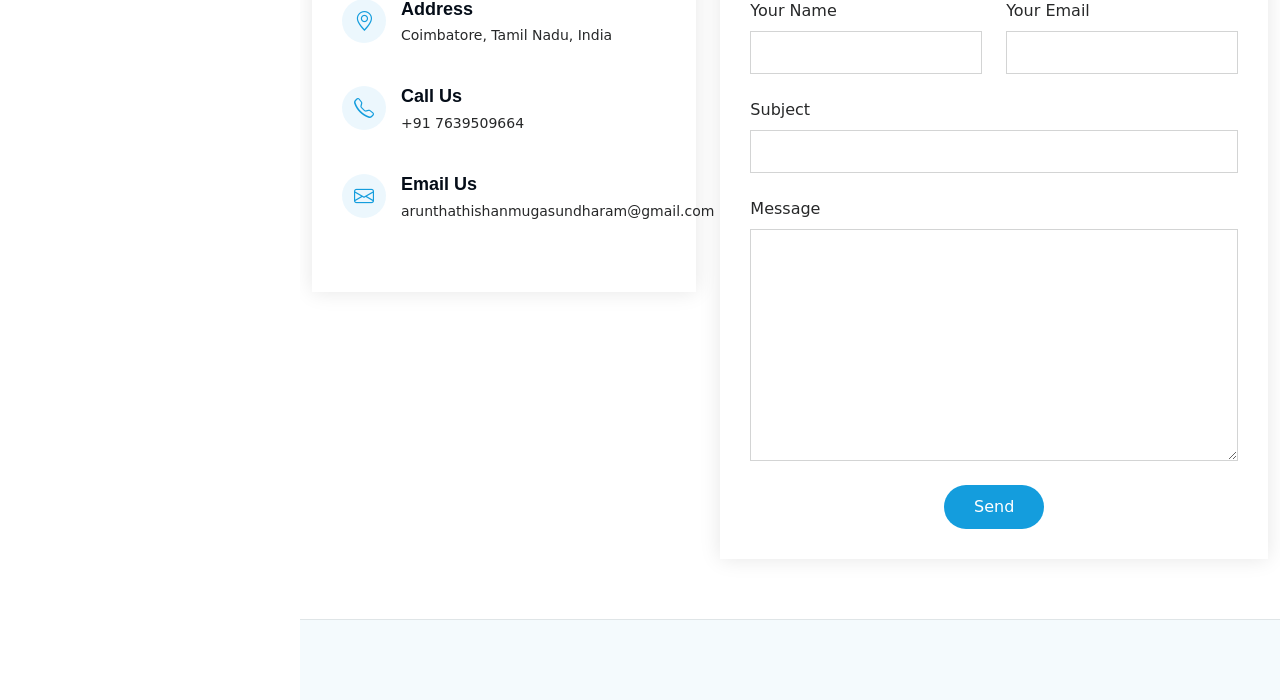
==== commit c87fd162: "resolved merge conflict" ====
--- a/index.html
+++ b/index.html
@@ -42,7 +42,7 @@
     <i class="header-toggle d-xl-none bi bi-list"></i>
 
     <div class="profile-img">
-      <img src="assets/img/yourphoto.jpg" class="img-fluid rounded-circle">
+      <img src="assets/img/myPhoto.jpeg" class="img-fluid rounded-circle">
     </div>
 
     <a href="index.html" class="logo d-flex align-items-center justify-content-center">
@@ -52,12 +52,26 @@
     </a>
 
     <div class="social-links text-center">
-      <a href="#" class="twitter"><i class="bi bi-twitter-x"></i></a>
-      <a href="#" class="facebook"><i class="bi bi-facebook"></i></a>
-      <a href="#" class="instagram"><i class="bi bi-instagram"></i></a>
-      <a href="#" class="google-plus"><i class="bi bi-skype"></i></a>
-      <a href="#" class="linkedin"><i class="bi bi-linkedin"></i></a>
-    </div>
+  <!-- LinkedIn -->
+  <a href="https://www.linkedin.com/in/arunthathi-s-5ba711340?utm_source=share_via&utm_content=profile&utm_medium=member_android" target="_blank">
+    <i class="bi bi-linkedin"></i>
+  </a>
+
+  <!-- GitHub -->
+  <a href="https://github.com/arunthathi77" target="_blank">
+    <i class="bi bi-github"></i>
+  </a>
+
+  <!-- LeetCode -->
+  <a href="https://leetcode.com/u/arunthathishanmugasundharam/" target="_blank">
+    <i class="bi bi-code-slash"></i>
+  </a>
+
+  <!-- HackerRank -->
+  <a href="https://www.hackerrank.com/profile/arunthathishanm1" target="_blank">
+    <i class="bi bi-terminal"></i>
+  </a>
+</div>
 
     <nav id="navmenu" class="navmenu">
       <ul>
@@ -76,10 +90,10 @@
     <!-- Hero Section -->
     <section id="hero" class="hero section dark-background">
 
-      <img src="assets/img/bg.jpg" alt="" data-aos="fade-in">
+      <img src="assets/img/background.jpg" alt="" data-aos="fade-in">
       <div class="container" data-aos="fade-up" data-aos-delay="100">
         <h2>Arunthathi</h2>
-        <p>I'm <span class="typed" data-typed-items="Full Stack Developer">Designer</span><span class="typed-cursor typed-cursor--blink" aria-hidden="true"></span><span class="typed-cursor typed-cursor--blink" aria-hidden="true"></span></p>
+        <p>I'm <span class="typed" data-typed-items="Web Developer">Designer</span><span class="typed-cursor typed-cursor--blink" aria-hidden="true"></span><span class="typed-cursor typed-cursor--blink" aria-hidden="true"></span></p>
       </div>
 
     </section><!-- /Hero Section -->
@@ -90,14 +104,20 @@
       <!-- Section Title -->
       <div class="container section-title" data-aos="fade-up">
         <h2>About</h2>
-        <p>I am a passionate Full Stack Developer skilled in building web applications using modern technologies.</p>
+        <p>Passionate Full Stack Developer with knowledge in Embedded Systems.
+Skilled in building modern web applications and working with hardware concepts.
+Focused on creating efficient, user-friendly solutions.
+Always eager to learn and explore new technologies.</p>
       </div><!-- End Section Title -->
 
       <div class="container" data-aos="fade-up" data-aos-delay="100">
 
         <div class="row gy-4 justify-content-center">
           <div class="col-lg-4">
-            <img src="assets/img/yourphoto.jpg" class="img-fluid" alt="">
+            <img src="assets/img/myPhoto.jpeg" 
+     class="img-fluid" 
+     style="width: 500px; height: 400px; object-fit: cover;" 
+     alt="">
           </div>
           <div class="col-lg-8 content">
             <h2>Full Stack Developer.</h2>
@@ -148,25 +168,25 @@
           <div class="col-lg-6">
 
             <div class="progress">
-              <span class="skill"><span>HTML</span> <i class="val">90%</i></span>
-              <div class="progress-bar-wrap">
-                <div class="progress-bar" role="progressbar" aria-valuenow="100" aria-valuemin="0" aria-valuemax="100"></div>
-              </div>
-            </div><!-- End Skills Item -->
-
-            <div class="progress">
-              <span class="skill"><span>CSS</span> <i class="val">75%</i></span>
-              <div class="progress-bar-wrap">
-                <div class="progress-bar" role="progressbar" aria-valuenow="90" aria-valuemin="0" aria-valuemax="100"></div>
-              </div>
-            </div><!-- End Skills Item -->
-
-            <div class="progress">
-              <span class="skill"><span>JavaScript</span> <i class="val">65%</i></span>
-              <div class="progress-bar-wrap">
-                <div class="progress-bar" role="progressbar" aria-valuenow="75" aria-valuemin="0" aria-valuemax="100"></div>
-              </div>
-            </div><!-- End Skills Item -->
+  <span class="skill"><span>HTML</span> <i class="val">90%</i></span>
+  <div class="progress-bar-wrap">
+    <div class="progress-bar" role="progressbar" style="width: 90%" aria-valuenow="90"></div>
+  </div>
+</div>
+
+<div class="progress">
+  <span class="skill"><span>CSS</span> <i class="val">75%</i></span>
+  <div class="progress-bar-wrap">
+    <div class="progress-bar" role="progressbar" style="width: 75%" aria-valuenow="75"></div>
+  </div>
+</div>
+
+<div class="progress">
+  <span class="skill"><span>JavaScript</span> <i class="val">65%</i></span>
+  <div class="progress-bar-wrap">
+    <div class="progress-bar" role="progressbar" style="width: 65%" aria-valuenow="65"></div>
+  </div>
+</div>
 
           </div>
 
@@ -185,7 +205,6 @@
 
   <div class="container section-title" data-aos="fade-up">
     <h2>Resume</h2>
-    <p>My education and project experience</p>
   </div>
 
   <!-- Content -->
@@ -198,57 +217,51 @@
 
         <div class="resume-item pb-0">
           <h4>Arunthathi S</h4>
-          <p><em>Full Stack Developer skilled in MERN stack.</em></p>
-          <ul>
-            <li>Coimbatore, India</li>
-            <li>7639509664</li>
-            <li>arunthathishanmugasundharam@gmail.com</li>
-          </ul>
-        </div>
-
-        <h3 class="resume-title">Education</h3>
-        <div class="resume-item">
-          <h4>BE Electronics and Communication Engineering</h4>
-          <h5>2023 - Present</h5>
-          <p><em>Rathinam Technical Campus</em></p>
-        </div>
-      </div>
+          <p>I am an ECE student with a strong interest in web development, IoT, and embedded systems. I have experience building responsive applications and working on real-world projects. I am eager to learn new technologies and continuously grow as a developer.</p>
+        </div>
+        <h3 class="resume-title">Skills</h3>
+
+<div class="resume-item">
+  <h4>Programming</h4>
+  <ul>
+    <li>Java</li>
+    <li>Data Structures & Algorithms</li>
+  </ul>
+</div>
+
+<div class="resume-item">
+  <h4>Core Skills</h4>
+  <ul>
+    <li>Digital & Analog Electronics</li>
+    <li>VLSI Basics</li>
+    <li>Embedded Systems</li>
+  </ul>
+</div>
+</div>
+
 
       <!-- Right Side -->
       <div class="col-lg-6" data-aos="fade-up" data-aos-delay="200">
         <h3 class="resume-title">Projects & Experience</h3>
 
         <div class="resume-item">
-          <h4>Full Stack Web Development</h4>
-          <h5>2024 - Present</h5>
-          <p><em>Self / Academic Projects</em></p>
+          <h4>Smart Inventary Spare Management System</h4>
           <ul>
-            <li>Designed and developed responsive web applications</li>
-            <li>Built backend using Node.js & Express</li>
-            <li>Used MongoDB for database</li>
-            <li>Focused on clean UI/UX</li>
-          </ul>
-        </div>
-
-        <div class="resume-item">
-          <h4>Student Management System</h4>
-          <h5>2024</h5>
-          <p><em>Mini Project</em></p>
-          <ul>
-            <li>Created CRUD-based application</li>
-            <li>Connected frontend with backend APIs</li>
-            <li>Improved data handling</li>
+            <li>Purpose:
+To digitize spare shop management and reduce manual errors in stock, orders, and payments.</li>
+            <li>Features:
+Includes stock update, price management, order handling, payment tracking, and user control.</li>
+            <li>Technology:
+Built using React.js (frontend), Node.js & Express (backend), and PostgreSQL (database).</li>
+            <li>Future Scope:
+Will add Customer and Admin modules to make it a complete system.</li>
           </ul>
         </div>
 
         <div class="resume-item">
           <h4>Portfolio Website</h4>
-          <h5>2024</h5>
-          <p><em>Personal Project</em></p>
-          <ul>
-            <li>Customized Bootstrap template</li>
-            <li>Added sections for skills and resume</li>
-            <li>Improved responsiveness</li>
+          <ul></ul>
+            <li>A personal portfolio website created using HTML, CSS, and JavaScript to showcase my skills, projects, and achievements with a responsive design.</li>
           </ul>
         </div>
 
@@ -348,19 +361,6 @@
   </main>
 
   <footer id="footer" class="footer position-relative light-background">
-
-    <div class="container">
-      <div class="copyright text-center ">
-        <p>© <span>Copyright</span> <strong class="px-1 sitename">Arunthathi</strong> <span>All Rights Reserved</span></p>
-      </div>
-      <div class="credits">
-        <!-- All the links in the footer should remain intact. -->
-        <!-- You can delete the links only if you've purchased the pro version. -->
-        <!-- Licensing information: https://bootstrapmade.com/license/ -->
-        <!-- Purchase the pro version with working PHP/AJAX contact form: [buy-url] -->
-        Designed by <a href="https://bootstrapmade.com/">BootstrapMade</a> Distributed by <a href="https://themewagon.com">ThemeWagon</a>
-      </div>
-    </div>
 
   </footer>
 
--- a/assets/css/main.css
+++ b/assets/css/main.css
@@ -158,10 +158,18 @@
 }
 
 .header .profile-img img {
-  margin: 15px auto;
+  width: 120px;
+  height: 120px;
+  object-fit: cover;
+  border-radius: 50%;
   display: block;
-  width: 120px;
-  border: 8px solid color-mix(in srgb, var(--default-color), transparent 85%);
+  margin: 20px auto;
+
+  /* Remove thick ugly border */
+  border: 3px solid #020d13;
+
+  /* Add soft glow instead */
+  box-shadow: 0 0 15px rgba(20, 157, 221, 0);
 }
 
 .header .logo {
@@ -1272,4 +1280,4 @@
 --------------------------------------------------------------*/
 .starter-section {
   /* Add your styles here */
-}+}
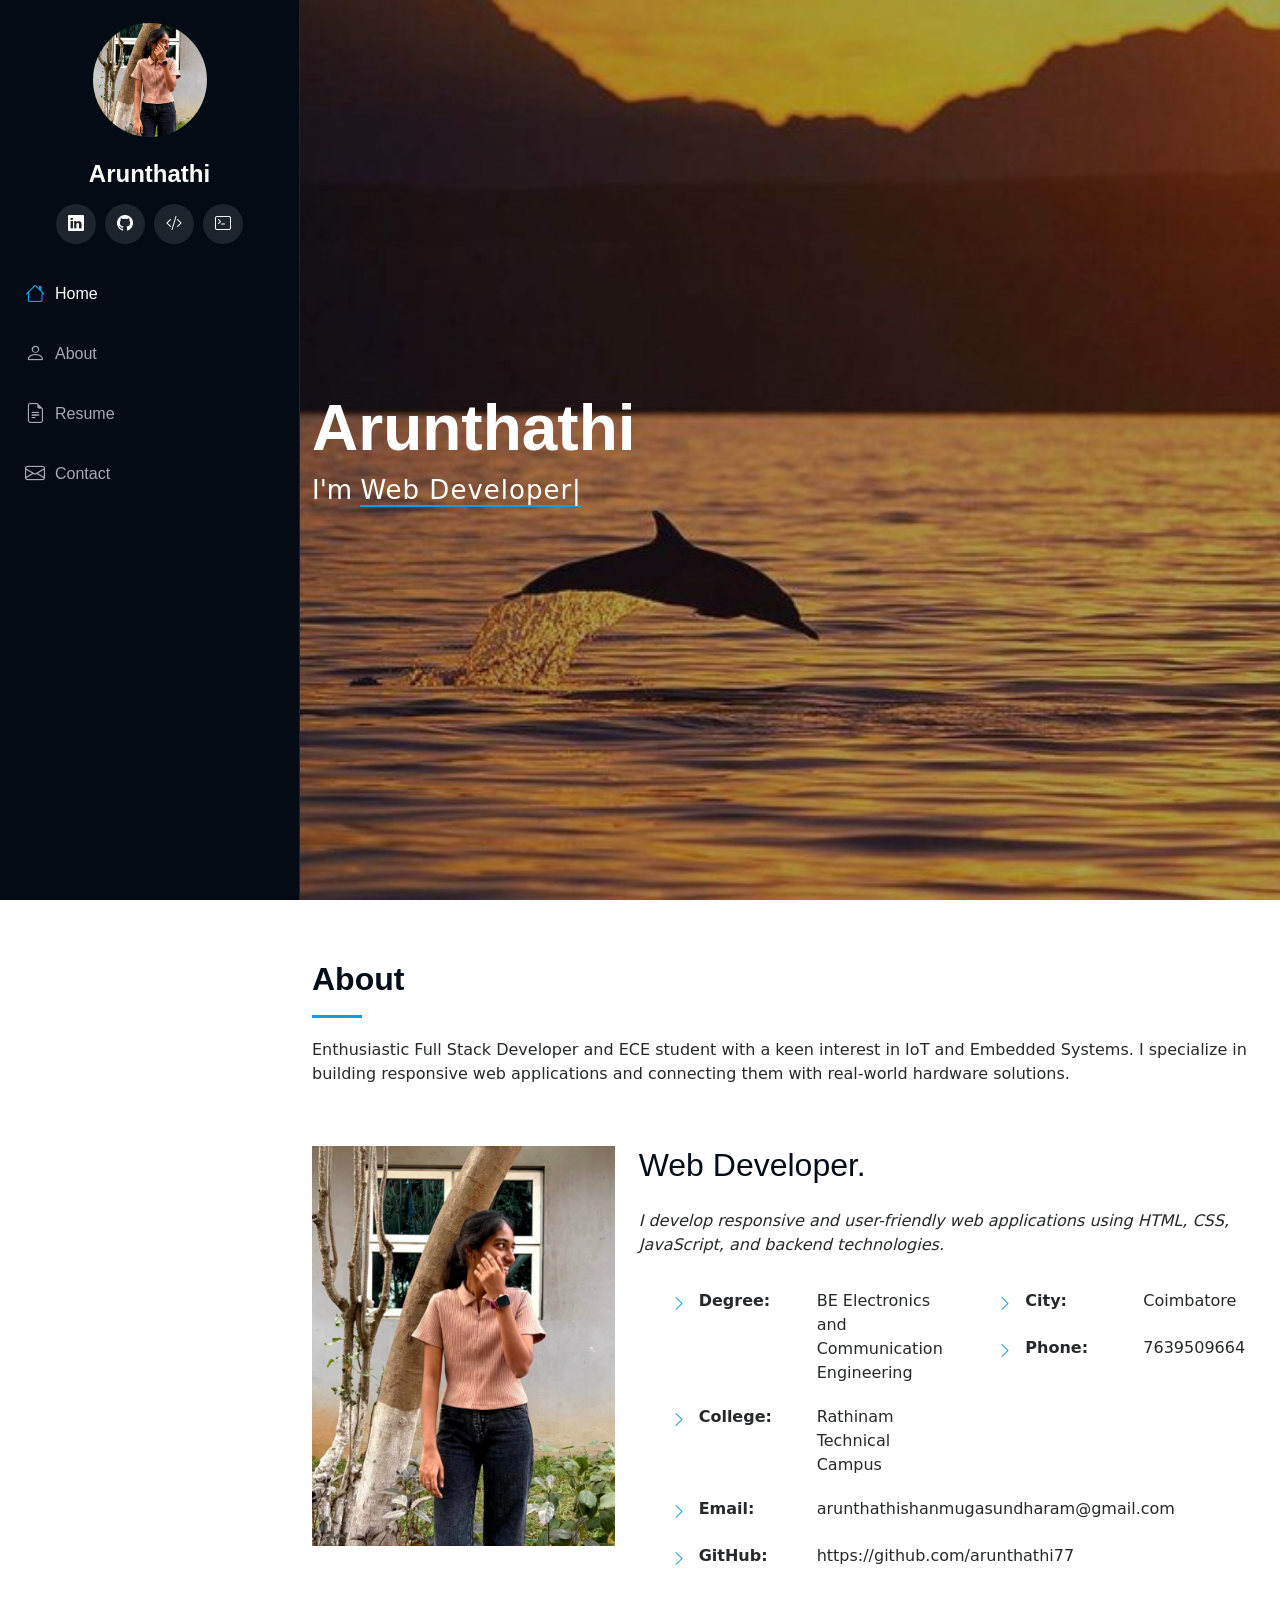
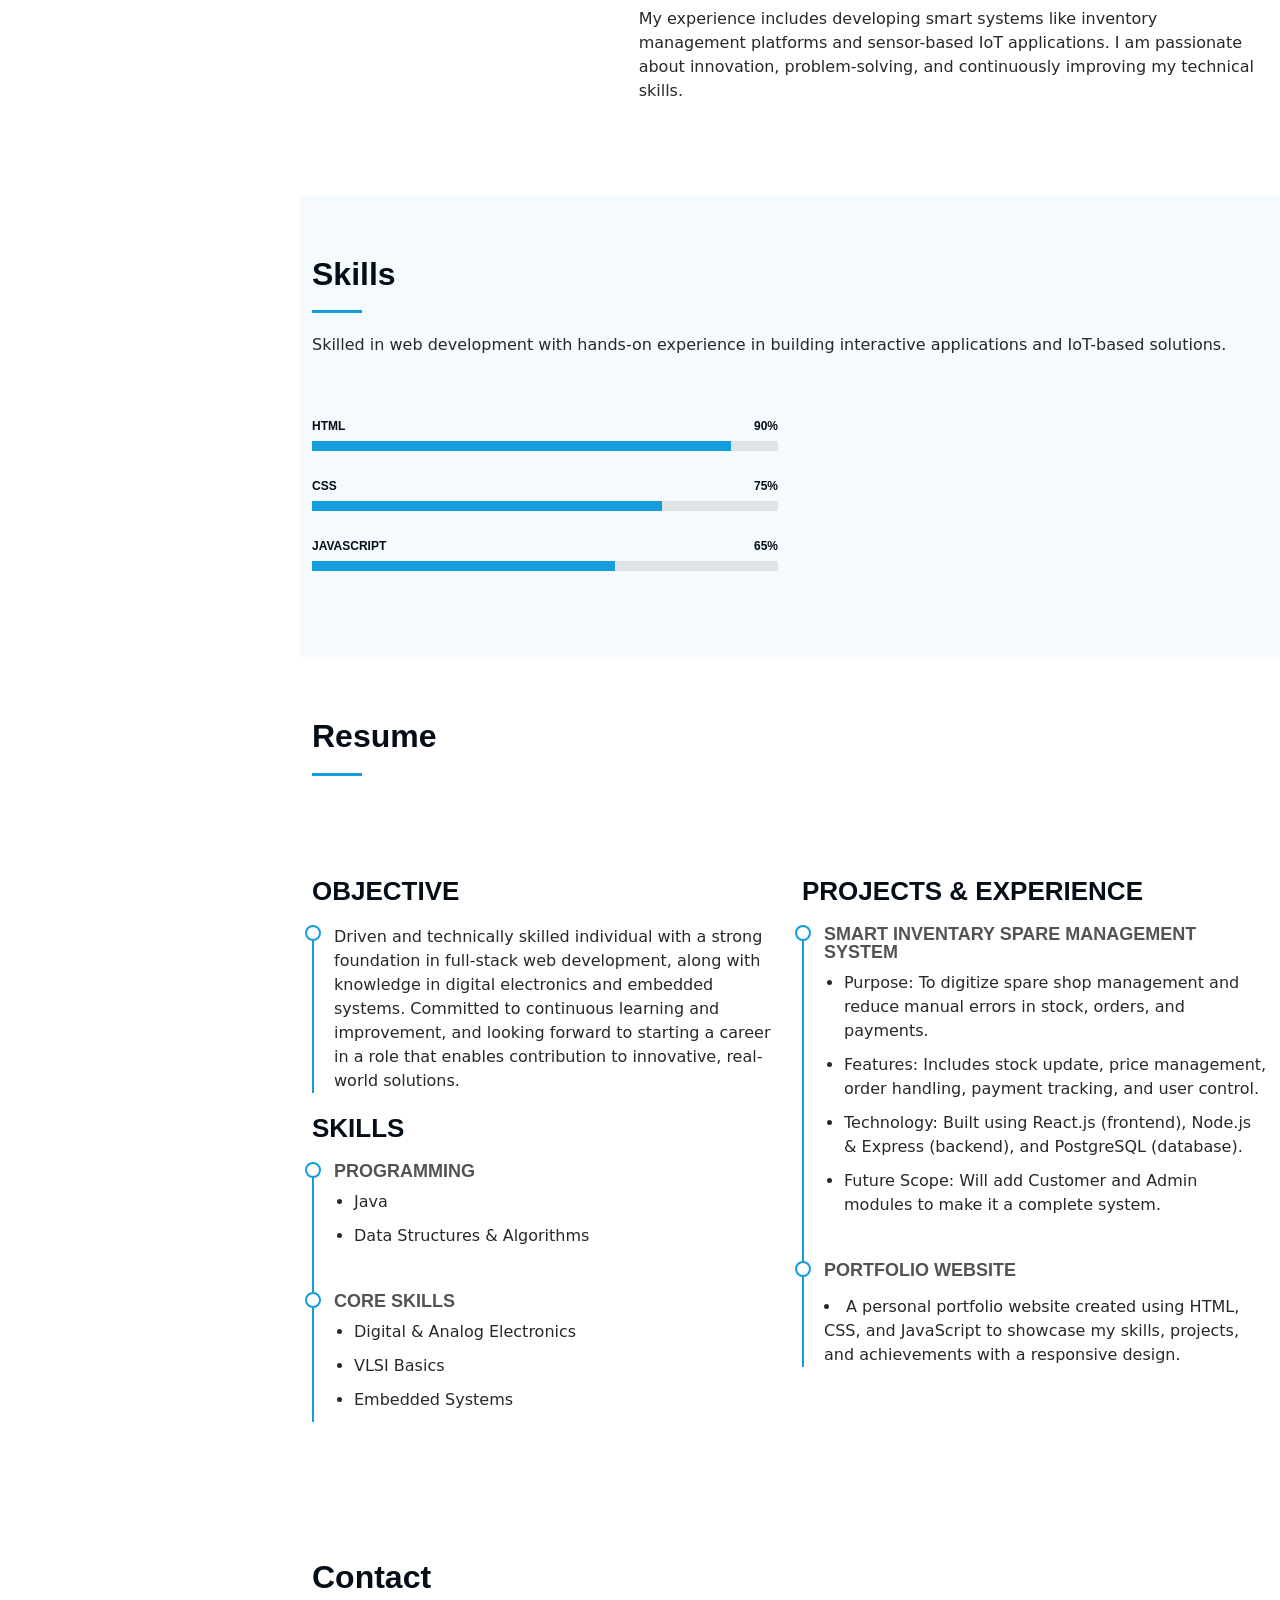
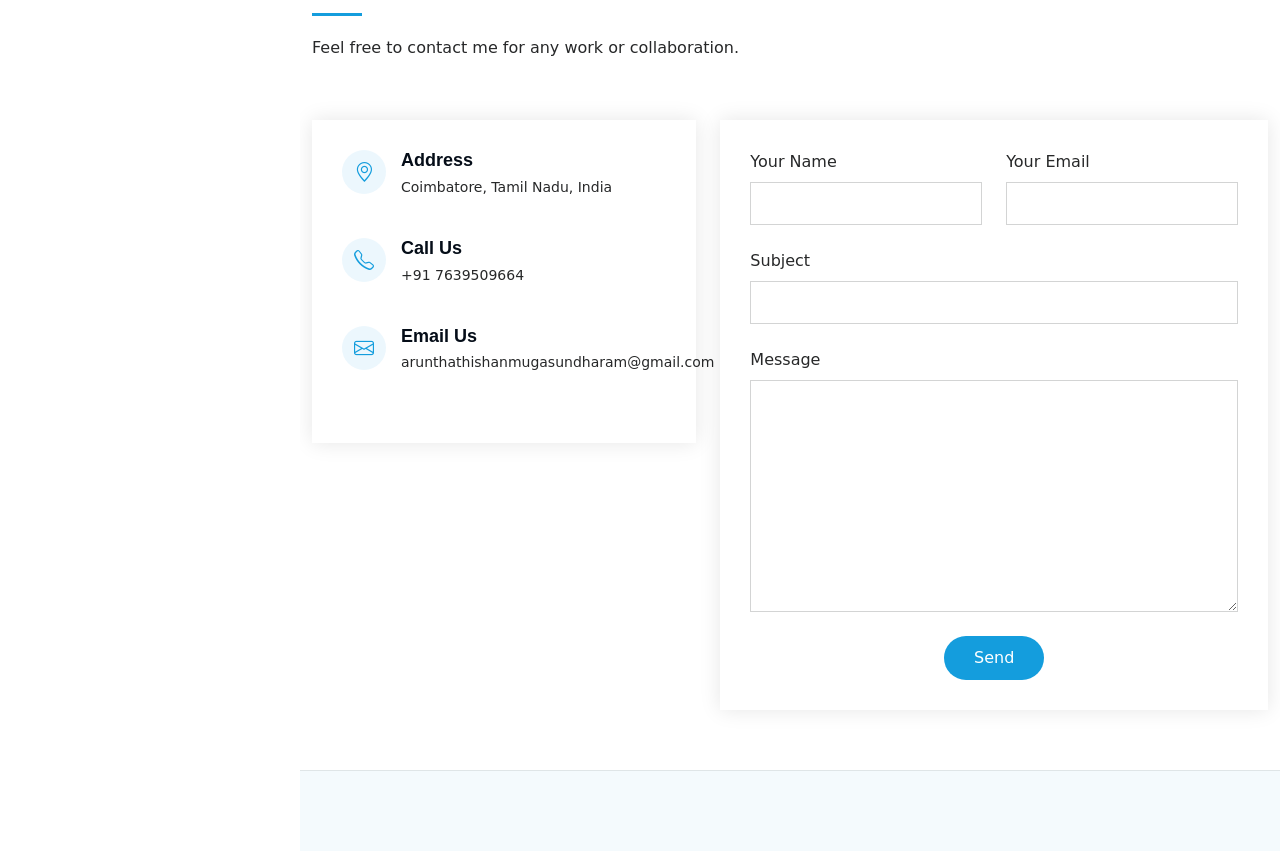
==== commit 0764ff6b: "Updated About section alignment" ====
--- a/index.html
+++ b/index.html
@@ -104,10 +104,7 @@
       <!-- Section Title -->
       <div class="container section-title" data-aos="fade-up">
         <h2>About</h2>
-        <p>Passionate Full Stack Developer with knowledge in Embedded Systems.
-Skilled in building modern web applications and working with hardware concepts.
-Focused on creating efficient, user-friendly solutions.
-Always eager to learn and explore new technologies.</p>
+        <p>Enthusiastic Full Stack Developer and ECE student with a keen interest in IoT and Embedded Systems. I specialize in building responsive web applications and connecting them with real-world hardware solutions.</p>
       </div><!-- End Section Title -->
 
       <div class="container" data-aos="fade-up" data-aos-delay="100">
@@ -120,45 +117,42 @@
      alt="">
           </div>
           <div class="col-lg-8 content">
-            <h2>Full Stack Developer.</h2>
+            <h2>Web Developer.</h2>
             <p class="fst-italic py-3">
               I develop responsive and user-friendly web applications using HTML, CSS, JavaScript, and backend technologies.
             </p>
             <div class="row">
               <div class="col-lg-6">
                 <ul>
-                  <li><i class="bi bi-chevron-right"></i> <strong>Birthday:</strong> <span>12 June 2006</span></li>
+                  <li><i class="bi bi-chevron-right"></i> <strong>Degree:</strong> <span>BE Electronics and Communication Engineering</span></li>
+                  <li><i class="bi bi-chevron-right"></i> <strong>College:</strong> <span>Rathinam Technical Campus</span></li>
+                  <li><i class="bi bi-chevron-right"></i> <strong>Email:</strong> <span>arunthathishanmugasundharam@gmail.com</span></li>
                   <li><i class="bi bi-chevron-right"></i> <strong>GitHub:</strong> <span>https://github.com/arunthathi77</span></li>
-                  <li><i class="bi bi-chevron-right"></i> <strong>Phone:</strong> <span>7639509664</span></li>
-                  <li><i class="bi bi-chevron-right"></i> <strong>City:</strong> <span>Coimbatore</span></li>
                 </ul>
               </div>
               <div class="col-lg-6">
                 <ul>
-                  <li><i class="bi bi-chevron-right"></i> <strong>Age:</strong> <span>20</span></li>
-                  <li><i class="bi bi-chevron-right"></i> <strong>Degree:</strong> <span>BE Electronics and Communication Engineering</span></li>
-                  <li><i class="bi bi-chevron-right"></i> <strong>Email:</strong> <span>arunthathishanmugasundharam@gmail.com</span></li>
+                  <li><i class="bi bi-chevron-right"></i> <strong>City:</strong> <span>Coimbatore</span></li>
+                  <li><i class="bi bi-chevron-right"></i> <strong>Phone:</strong> <span>7639509664</span></li>
   
                 </ul>
               </div>
             </div>
             <p class="py-3">
-               I am eager to learn new technologies and build real-world projects. I enjoy solving problems and creating efficient solutions.
-            </p>
+               My experience includes developing smart systems like inventory management platforms and sensor-based IoT applications. I am passionate about innovation, problem-solving, and continuously improving my technical skills.</p>
           </div>
         </div>
 
       </div>
 
     </section><!-- /About Section -->
-
     <!-- Skills Section -->
     <section id="skills" class="skills section light-background">
 
       <!-- Section Title -->
       <div class="container section-title" data-aos="fade-up">
         <h2>Skills</h2>
-        <p>Necessitatibus eius consequatur ex aliquid fuga eum quidem sint consectetur velit</p>
+        <p>Skilled in web development with hands-on experience in building interactive applications and IoT-based solutions.</p>
       </div><!-- End Section Title -->
 
       <div class="container" data-aos="fade-up" data-aos-delay="100">
@@ -213,13 +207,12 @@
 
       <!-- Left Side -->
       <div class="col-lg-6" data-aos="fade-up">
-        <h3 class="resume-title">Summary</h3>
+        <h3 class="resume-title">OBJECTIVE</h3>
 
         <div class="resume-item pb-0">
-          <h4>Arunthathi S</h4>
-          <p>I am an ECE student with a strong interest in web development, IoT, and embedded systems. I have experience building responsive applications and working on real-world projects. I am eager to learn new technologies and continuously grow as a developer.</p>
-        </div>
-        <h3 class="resume-title">Skills</h3>
+          <p>Driven and technically skilled individual with a strong foundation in full-stack web development, along with knowledge in digital electronics and embedded systems. Committed to continuous learning and improvement, and looking forward to starting a career in a role that enables contribution to innovative, real-world solutions.</p>
+        </div>
+        <h3 class="resume-title">SKILLS</h3>
 
 <div class="resume-item">
   <h4>Programming</h4>
@@ -242,7 +235,7 @@
 
       <!-- Right Side -->
       <div class="col-lg-6" data-aos="fade-up" data-aos-delay="200">
-        <h3 class="resume-title">Projects & Experience</h3>
+        <h3 class="resume-title">PROJECTS & EXPERIENCE</h3>
 
         <div class="resume-item">
           <h4>Smart Inventary Spare Management System</h4>
--- a/assets/css/main.css
+++ b/assets/css/main.css
@@ -629,33 +629,29 @@
 /*--------------------------------------------------------------
 # About Section
 --------------------------------------------------------------*/
-.about .content h2 {
-  font-weight: 700;
-  font-size: 24px;
-}
-
-.about .content ul {
-  list-style: none;
-  padding: 0;
-}
-
 .about .content ul li {
   margin-bottom: 20px;
   display: flex;
-  align-items: center;
-}
-
-.about .content ul strong {
-  margin-right: 10px;
+  align-items: flex-start;
 }
 
 .about .content ul i {
   font-size: 16px;
-  margin-right: 5px;
+  margin-right: 8px;
   color: var(--accent-color);
-  line-height: 0;
-}
-
+  margin-top: 3px;
+  min-width: 20px;
+}
+
+.about .content ul strong {
+  min-width: 110px;
+  display: inline-block;
+  margin-right: 8px;
+}
+
+.about .content ul span {
+  flex: 1;
+}
 /*--------------------------------------------------------------
 # Stats Section
 --------------------------------------------------------------*/
